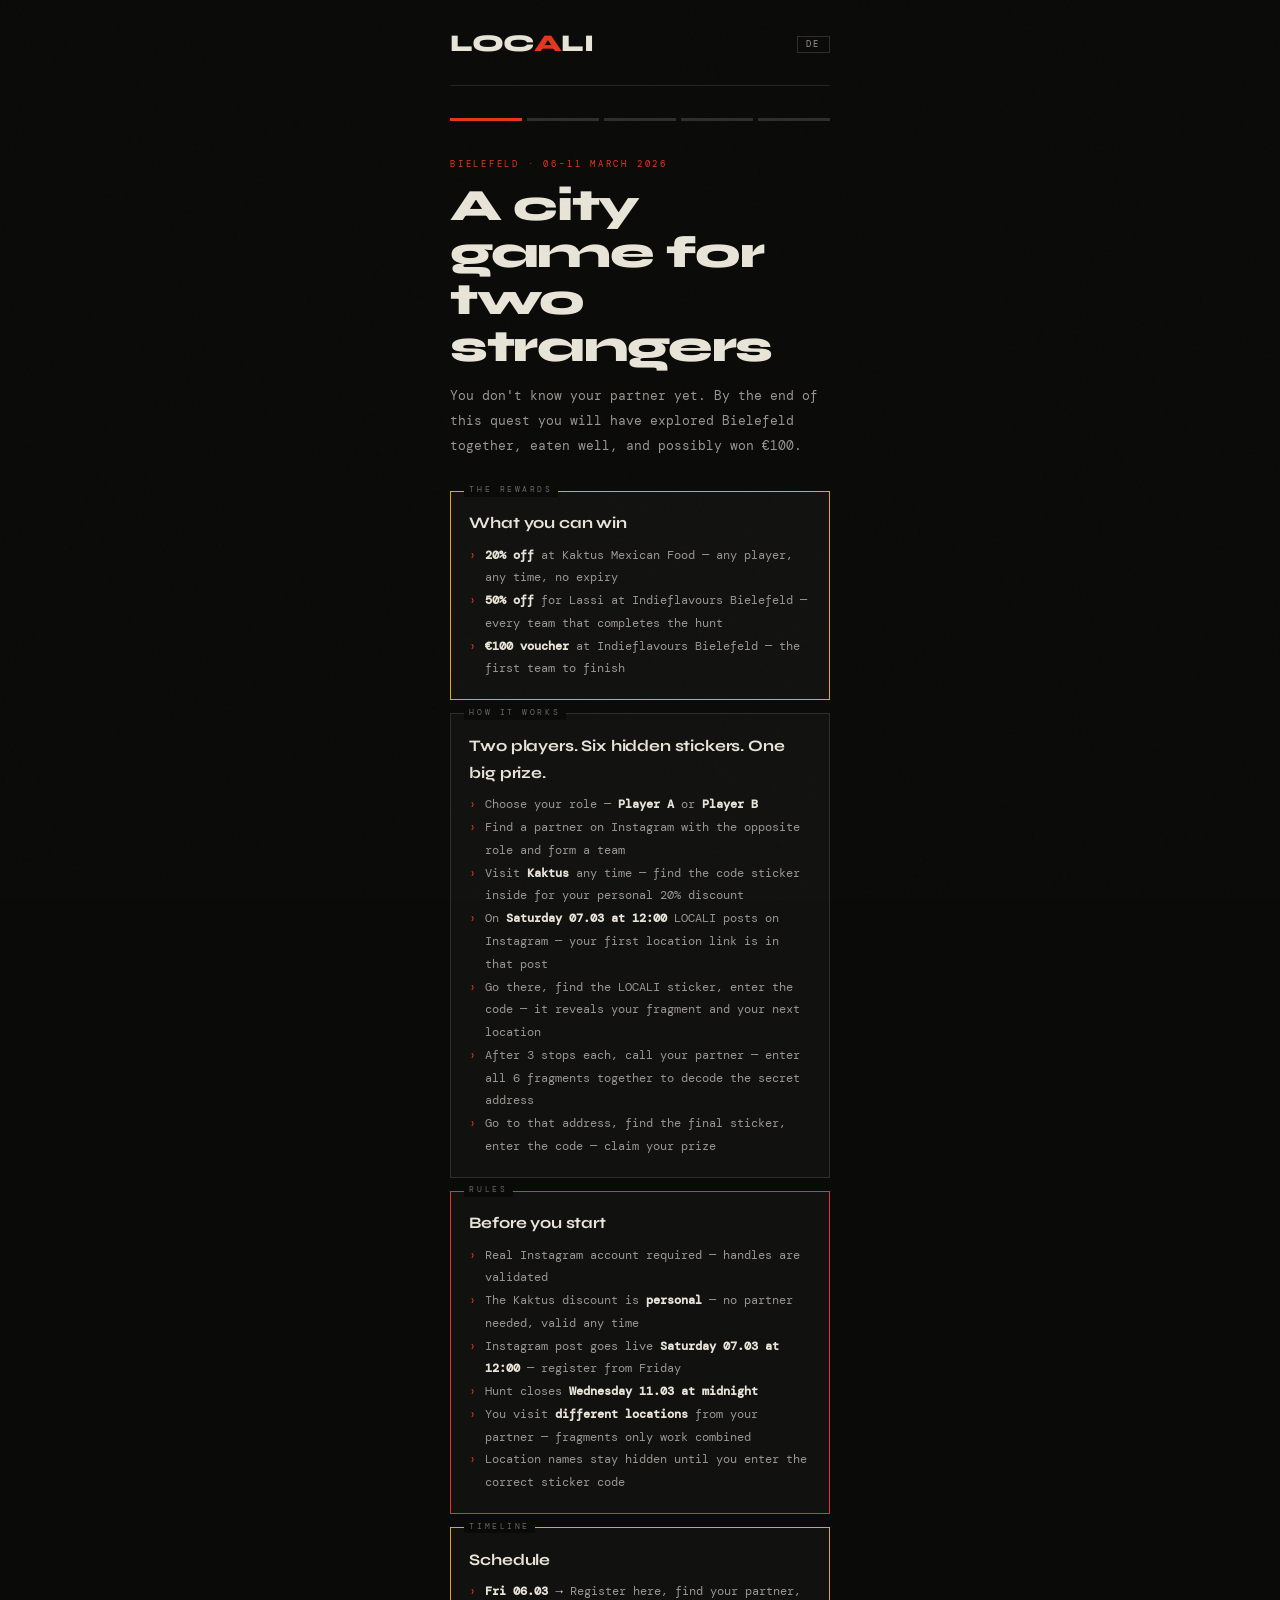
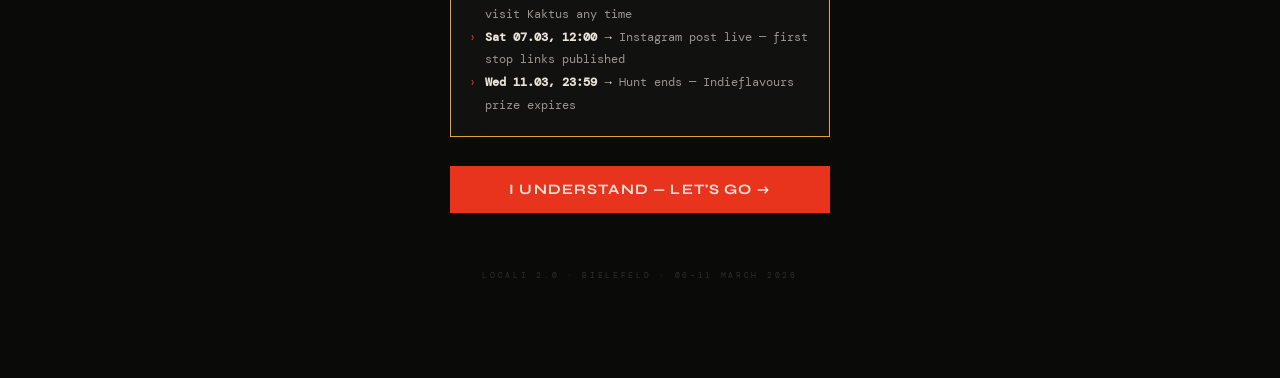
==== index.html @ 0f7a8b12 "Add files via upload" ====
<!DOCTYPE html>
<html lang="en">
<head>
  <meta charset="UTF-8">
  <meta name="viewport" content="width=device-width, initial-scale=1">
  <title>LOCALI — Bielefeld Quest</title>
  <link rel="stylesheet" href="style.css">
</head>
<body>
<div class="page">
  <div class="topbar f1">
    <div class="logo">LOC<span>A</span>LI</div>
    <button class="lang-toggle" title="Switch language">DE</button>
  </div>
  <div class="progress f2">
    <div class="dot-step active"></div>
    <div class="dot-step"></div><div class="dot-step"></div>
    <div class="dot-step"></div><div class="dot-step"></div>
  </div>
  <div class="hero f2">
    <div class="hero-label" data-i18n="index.hero.label"></div>
    <h1 data-i18n="index.hero.h1"></h1>
    <p data-i18n="index.hero.p"></p>
  </div>

  <div class="card c-gold f3" data-i18n-tag="index.rewards.tag">
    <h3 data-i18n="index.rewards.h3"></h3>
    <ul>
      <li data-i18n="index.rewards.li1"></li>
      <li data-i18n="index.rewards.li2"></li>
      <li data-i18n="index.rewards.li3"></li>
    </ul>
  </div>

  <div class="card f3" data-i18n-tag="index.how.tag">
    <h3 data-i18n="index.how.h3"></h3>
    <ul>
      <li data-i18n="index.how.li1"></li>
      <li data-i18n="index.how.li2"></li>
      <li data-i18n="index.how.li3"></li>
      <li data-i18n="index.how.li4"></li>
      <li data-i18n="index.how.li5"></li>
      <li data-i18n="index.how.li6"></li>
      <li data-i18n="index.how.li7"></li>
    </ul>
  </div>

  <div class="card c-red f4" data-i18n-tag="index.rules.tag">
    <h3 data-i18n="index.rules.h3"></h3>
    <ul>
      <li data-i18n="index.rules.li1"></li>
      <li data-i18n="index.rules.li2"></li>
      <li data-i18n="index.rules.li3"></li>
      <li data-i18n="index.rules.li4"></li>
      <li data-i18n="index.rules.li5"></li>
      <li data-i18n="index.rules.li6"></li>
    </ul>
  </div>

  <div class="card c-gold f4" data-i18n-tag="index.timeline.tag">
    <h3 data-i18n="index.timeline.h3"></h3>
    <ul>
      <li data-i18n="index.timeline.li1"></li>
      <li data-i18n="index.timeline.li2"></li>
      <li data-i18n="index.timeline.li3"></li>
    </ul>
  </div>

  <div class="spacer"></div>
  <button class="btn f5" id="ctaBtn"></button>
  <div class="foot f6">LOCALI 2.0 · Bielefeld · 06–11 March 2026</div>
</div>
<script src="game.js"></script>
<script>
  G.initLangToggle();
  const btn = document.getElementById('ctaBtn');
  btn.textContent = G.t('index.cta');
  btn.onclick = () => { G.clearAll(); window.location.href = 'role.html'; };
</script>
</body>
</html>
---- style.css ----
@import url('https://fonts.googleapis.com/css2?family=Syne:wght@400;600;700;800&family=DM+Mono:ital,wght@0,400;0,500;1,400&display=swap');

/* ── Tokens ───────────────────────────────────────────────── */
:root {
  --bg:      #0a0a08;
  --surf:    #111110;
  --surf2:   #181817;
  --line:    #232320;
  --line2:   #2e2e2a;
  --text:    #e8e4d8;
  --muted:   #6a6860;
  --muted2:  #9a9690;
  --red:     #e8341c;
  --gold:    #e8a51c;
  --green:   #2ecc71;
  --blue:    #3b9eff;
  --syne:    'Syne', sans-serif;
  --mono:    'DM Mono', monospace;
}

/* ── Reset ────────────────────────────────────────────────── */
*, *::before, *::after { box-sizing: border-box; margin: 0; padding: 0; }
html { scroll-behavior: smooth; -webkit-text-size-adjust: 100%; }

body {
  background: var(--bg);
  color: var(--text);
  font-family: var(--mono);
  font-size: 14px;
  line-height: 1.7;
  min-height: 100dvh;
  overflow-x: hidden;
}

/* grain overlay */
body::before {
  content: '';
  position: fixed; inset: 0; z-index: 9998;
  background-image: url("data:image/svg+xml,%3Csvg viewBox='0 0 256 256' xmlns='http://www.w3.org/2000/svg'%3E%3Cfilter id='noise'%3E%3CfeTurbulence type='fractalNoise' baseFrequency='0.9' numOctaves='4' stitchTiles='stitch'/%3E%3C/filter%3E%3Crect width='100%25' height='100%25' filter='url(%23noise)' opacity='0.04'/%3E%3C/svg%3E");
  pointer-events: none;
  opacity: 0.5;
}

/* ── Layout ───────────────────────────────────────────────── */
.page {
  max-width: 420px;
  margin: 0 auto;
  padding: 0 1.25rem 6rem;
  min-height: 100dvh;
  display: flex;
  flex-direction: column;
}

/* ── Topbar ───────────────────────────────────────────────── */
.topbar {
  display: flex;
  align-items: center;
  justify-content: space-between;
  padding: 1.5rem 0 1.25rem;
  border-bottom: 1px solid var(--line);
  margin-bottom: 2rem;
}

.logo {
  font-family: var(--syne);
  font-size: 1.5rem;
  font-weight: 800;
  letter-spacing: -0.02em;
  color: var(--text);
}
.logo span { color: var(--red); }

.step-tag {
  font-size: 0.6rem;
  letter-spacing: 0.22em;
  text-transform: uppercase;
  color: var(--muted);
  border: 1px solid var(--line2);
  padding: 0.2rem 0.55rem;
}

/* ── Progress dots ────────────────────────────────────────── */
.progress {
  display: flex;
  gap: 5px;
  margin-bottom: 2.25rem;
}
.dot-step {
  height: 3px;
  flex: 1;
  background: var(--line2);
  transition: background 0.4s;
}
.dot-step.done   { background: var(--green); }
.dot-step.active { background: var(--red); animation: pulse-bar 1.4s ease infinite; }
@keyframes pulse-bar { 0%,100%{opacity:1} 50%{opacity:.35} }

/* ── Hero block ───────────────────────────────────────────── */
.hero {
  margin-bottom: 2rem;
}
.hero-label {
  font-size: 0.58rem;
  letter-spacing: 0.3em;
  text-transform: uppercase;
  color: var(--red);
  margin-bottom: 0.6rem;
}
.hero h1 {
  font-family: var(--syne);
  font-size: clamp(2rem, 8vw, 2.8rem);
  font-weight: 800;
  line-height: 1.05;
  letter-spacing: -0.03em;
  color: var(--text);
}
.hero p {
  margin-top: 0.85rem;
  font-size: 0.82rem;
  line-height: 1.9;
  color: var(--muted2);
}

/* ── Cards ────────────────────────────────────────────────── */
.card {
  border: 1px solid var(--line2);
  background: var(--surf);
  padding: 1.1rem 1.15rem 1.2rem;
  margin-bottom: 0.8rem;
  position: relative;
}
.card[data-tag]::before {
  content: attr(data-tag);
  position: absolute;
  top: -0.52rem; left: 0.8rem;
  background: var(--bg);
  padding: 0 0.35rem;
  font-size: 0.5rem;
  letter-spacing: 0.32em;
  text-transform: uppercase;
  color: var(--muted);
}
.card h3 {
  font-family: var(--syne);
  font-size: 1rem;
  font-weight: 700;
  letter-spacing: -0.01em;
  margin-bottom: 0.45rem;
  color: var(--text);
}
.card p, .card li {
  font-size: 0.77rem;
  line-height: 1.85;
  color: var(--muted2);
}
.card ul { list-style: none; }
.card ul li { padding-left: 1rem; position: relative; }
.card ul li::before { content: '›'; position: absolute; left: 0; color: var(--red); }
.card strong { color: var(--text); }

.card.c-red   { border-color: var(--red); }
.card.c-gold  { border-color: var(--gold); }
.card.c-green { border-color: var(--green); }
.card.c-blue  { border-color: var(--blue); }
.card.c-dim   { border-color: var(--line); opacity: 0.45; pointer-events: none; }

/* ── Role cards (big selectable) ─────────────────────────── */
.role-grid {
  display: grid;
  grid-template-columns: 1fr 1fr;
  gap: 0.65rem;
  margin-bottom: 1rem;
}
.role-card {
  border: 2px solid var(--line2);
  background: var(--surf);
  padding: 1.1rem 1rem 1.15rem;
  cursor: pointer;
  transition: border-color 0.18s, background 0.18s, transform 0.12s;
  user-select: none;
  -webkit-tap-highlight-color: transparent;
}
.role-card:active { transform: scale(0.97); }
.role-card.selected-a { border-color: var(--blue); background: rgba(59,158,255,0.06); }
.role-card.selected-b { border-color: var(--gold); background: rgba(232,165,28,0.06); }
.role-card .role-letter {
  font-family: var(--syne);
  font-size: 2rem;
  font-weight: 800;
  line-height: 1;
  margin-bottom: 0.4rem;
}
.role-card.selected-a .role-letter { color: var(--blue); }
.role-card.selected-b .role-letter { color: var(--gold); }
.role-card h4 {
  font-family: var(--syne);
  font-size: 0.8rem;
  font-weight: 700;
  letter-spacing: 0.05em;
  text-transform: uppercase;
  color: var(--muted2);
  margin-bottom: 0.3rem;
}
.role-card p { font-size: 0.7rem; line-height: 1.7; color: var(--muted); }

/* ── Inputs ───────────────────────────────────────────────── */
.field {
  margin-bottom: 0.9rem;
}
.field label {
  display: block;
  font-size: 0.52rem;
  letter-spacing: 0.32em;
  text-transform: uppercase;
  color: var(--muted);
  margin-bottom: 0.35rem;
}
.field input {
  width: 100%;
  background: var(--surf2);
  border: 1px solid var(--line2);
  border-bottom: 2px solid var(--muted);
  color: var(--text);
  font-family: var(--mono);
  font-size: 0.95rem;
  padding: 0.75rem 0.9rem;
  outline: none;
  border-radius: 0;
  transition: border-color 0.2s;
  -webkit-appearance: none;
}
.field input:focus { border-bottom-color: var(--red); }
.field input.ok    { border-bottom-color: var(--green); }
.field input.err   { border-bottom-color: var(--red); }
.field input::placeholder { color: var(--line2); }
.field-hint {
  font-size: 0.6rem;
  color: var(--muted);
  margin-top: 0.3rem;
  line-height: 1.6;
}
.field-hint.ok  { color: var(--green); }
.field-hint.err { color: var(--red); }

/* ── Buttons ──────────────────────────────────────────────── */
.btn {
  display: flex; align-items: center; justify-content: center; gap: 0.5rem;
  width: 100%; padding: 0.95rem 1rem;
  background: var(--red); color: var(--text);
  border: none; border-radius: 0;
  font-family: var(--syne); font-size: 0.9rem; font-weight: 700;
  letter-spacing: 0.08em; text-transform: uppercase;
  cursor: pointer;
  transition: opacity .15s, transform .1s;
  text-decoration: none; text-align: center;
  margin-bottom: 0.5rem;
  -webkit-tap-highlight-color: transparent;
}
.btn:hover  { opacity: 0.85; }
.btn:active { transform: scale(0.98); }
.btn-ghost {
  background: transparent;
  border: 1px solid var(--line2);
  color: var(--muted2);
  font-size: 0.75rem;
}
.btn-ghost:hover { border-color: var(--line2); color: var(--text); }
.btn-gold  { background: var(--gold); color: #000; }
.btn-green { background: var(--green); color: #000; }
.btn-blue  { background: var(--blue); color: #000; }

/* ── Alerts ───────────────────────────────────────────────── */
.alert {
  padding: 0.75rem 0.9rem;
  font-size: 0.72rem; line-height: 1.75;
  margin-bottom: 0.75rem;
}
.alert-err  { border: 1px solid rgba(232,52,28,.4);  background: rgba(232,52,28,.07);  color: #ff7a5e; }
.alert-ok   { border: 1px solid rgba(46,204,113,.3); background: rgba(46,204,113,.07); color: var(--green); }
.alert-info { border: 1px solid rgba(232,165,28,.3); background: rgba(232,165,28,.06); color: var(--gold); }
.alert-blue { border: 1px solid rgba(59,158,255,.3); background: rgba(59,158,255,.06); color: var(--blue); }

/* ── Role badge pill ──────────────────────────────────────── */
.role-pill {
  display: inline-flex; align-items: center; gap: 0.4rem;
  border: 1px solid; padding: 0.22rem 0.65rem;
  font-family: var(--syne); font-size: 0.75rem; font-weight: 700;
  letter-spacing: 0.1em; text-transform: uppercase;
  margin-bottom: 1rem;
}
.role-pill.a { border-color: var(--blue); color: var(--blue); }
.role-pill.b { border-color: var(--gold); color: var(--gold); }

/* ── Voucher ──────────────────────────────────────────────── */
.voucher {
  border: 2px dashed var(--gold);
  padding: 2rem 1.5rem;
  text-align: center;
  margin-bottom: 0.8rem;
  position: relative;
  background: radial-gradient(ellipse at center, rgba(232,165,28,.08) 0%, transparent 70%);
}
.voucher::before, .voucher::after {
  content: '';
  position: absolute;
  width: 18px; height: 18px;
  background: var(--bg);
  border-radius: 50%;
  top: 50%; transform: translateY(-50%);
}
.voucher::before { left: -9px; }
.voucher::after  { right: -9px; }
.v-pct   { font-family: var(--syne); font-size: 5rem; font-weight: 800; color: var(--gold); line-height: 1; }
.v-lbl   { font-size: .58rem; letter-spacing: .38em; color: var(--muted); text-transform: uppercase; margin: .3rem 0; }
.v-name  { font-family: var(--syne); font-size: 1.15rem; font-weight: 700; margin-top: .4rem; }
.v-team  { font-size: .6rem; color: var(--muted); margin-top: .7rem; letter-spacing: .1em; }
.v-once  { font-size: .6rem; color: var(--red); margin-top: .4rem; }

/* ── Fragment chip ────────────────────────────────────────── */
.fragment-display {
  text-align: center;
  padding: 2.25rem 1rem 2rem;
  border: 1px solid var(--line2);
  background: var(--surf);
  margin-bottom: 0.8rem;
}
.frag-label { font-size: .52rem; letter-spacing: .38em; color: var(--muted); text-transform: uppercase; margin-bottom: .75rem; }
.frag-value {
  font-family: var(--syne);
  font-size: 3.5rem; font-weight: 800;
  letter-spacing: 0.08em;
  line-height: 1;
  color: var(--red);
}
.frag-value.a { color: var(--blue); }
.frag-value.b { color: var(--gold); }
.frag-hint  { font-size: .7rem; color: var(--muted2); margin-top: .75rem; font-style: italic; }
.frag-count { font-size: .55rem; letter-spacing: .28em; color: var(--muted); margin-top: .6rem; text-transform: uppercase; }

/* ── Stop progress bar ────────────────────────────────────── */
.stop-progress {
  display: flex; gap: 4px; margin-bottom: 1.5rem;
}
.sp-seg {
  flex: 1; height: 4px; background: var(--line2);
  transition: background 0.4s;
}
.sp-seg.done   { background: var(--green); }
.sp-seg.active { background: var(--red); }

/* ── Win screen ───────────────────────────────────────────── */
.win-hero { text-align: center; padding: 1.75rem 0 1.25rem; }
.win-icon { font-size: 3.5rem; animation: bob .85s ease infinite alternate; display: block; }
@keyframes bob { to { transform: translateY(-10px); } }
.win-title {
  font-family: var(--syne); font-size: 2.6rem; font-weight: 800;
  color: var(--gold); line-height: 1; margin-top: .5rem; letter-spacing: -0.03em;
}
.win-sub { font-size: .6rem; letter-spacing: .28em; color: var(--muted); margin-top: .45rem; }

/* ── Divider ──────────────────────────────────────────────── */
.divider {
  text-align: center; font-size: .5rem; letter-spacing: .4em;
  color: var(--line2); margin: 1rem 0; position: relative;
}
.divider::before, .divider::after {
  content: ''; position: absolute; top: 50%; height: 1px; background: var(--line); width: 36%;
}
.divider::before { left: 0; } .divider::after { right: 0; }

/* ── Map link button ──────────────────────────────────────── */
.map-btn {
  display: flex; align-items: center; gap: 0.5rem;
  font-size: 0.7rem; color: var(--blue);
  text-decoration: none; margin-bottom: 0.6rem;
  letter-spacing: 0.05em;
}
.map-btn:hover { color: var(--text); }
.map-btn::before { content: '📍'; font-size: 0.85rem; }

/* ── Animations ───────────────────────────────────────────── */
@keyframes fadeUp {
  from { opacity: 0; transform: translateY(14px); }
  to   { opacity: 1; transform: translateY(0); }
}
.f1 { animation: fadeUp .38s ease both; }
.f2 { animation: fadeUp .38s .06s ease both; }
.f3 { animation: fadeUp .38s .12s ease both; }
.f4 { animation: fadeUp .38s .18s ease both; }
.f5 { animation: fadeUp .38s .24s ease both; }
.f6 { animation: fadeUp .38s .30s ease both; }

/* ── Misc ─────────────────────────────────────────────────── */
.hidden { display: none !important; }
.foot {
  margin-top: auto; padding-top: 3rem;
  font-size: .48rem; letter-spacing: .35em; color: var(--line2);
  text-align: center; text-transform: uppercase;
}
.spacer { height: 1rem; }

/* ── Language toggle ──────────────────────────────────────── */
.lang-toggle {
  background: transparent;
  border: 1px solid var(--line2);
  color: var(--muted2);
  font-family: var(--mono);
  font-size: 0.58rem;
  letter-spacing: 0.2em;
  padding: 0.2rem 0.55rem;
  cursor: pointer;
  transition: border-color 0.18s, color 0.18s;
  -webkit-tap-highlight-color: transparent;
  line-height: 1;
}
.lang-toggle:hover { border-color: var(--red); color: var(--text); }
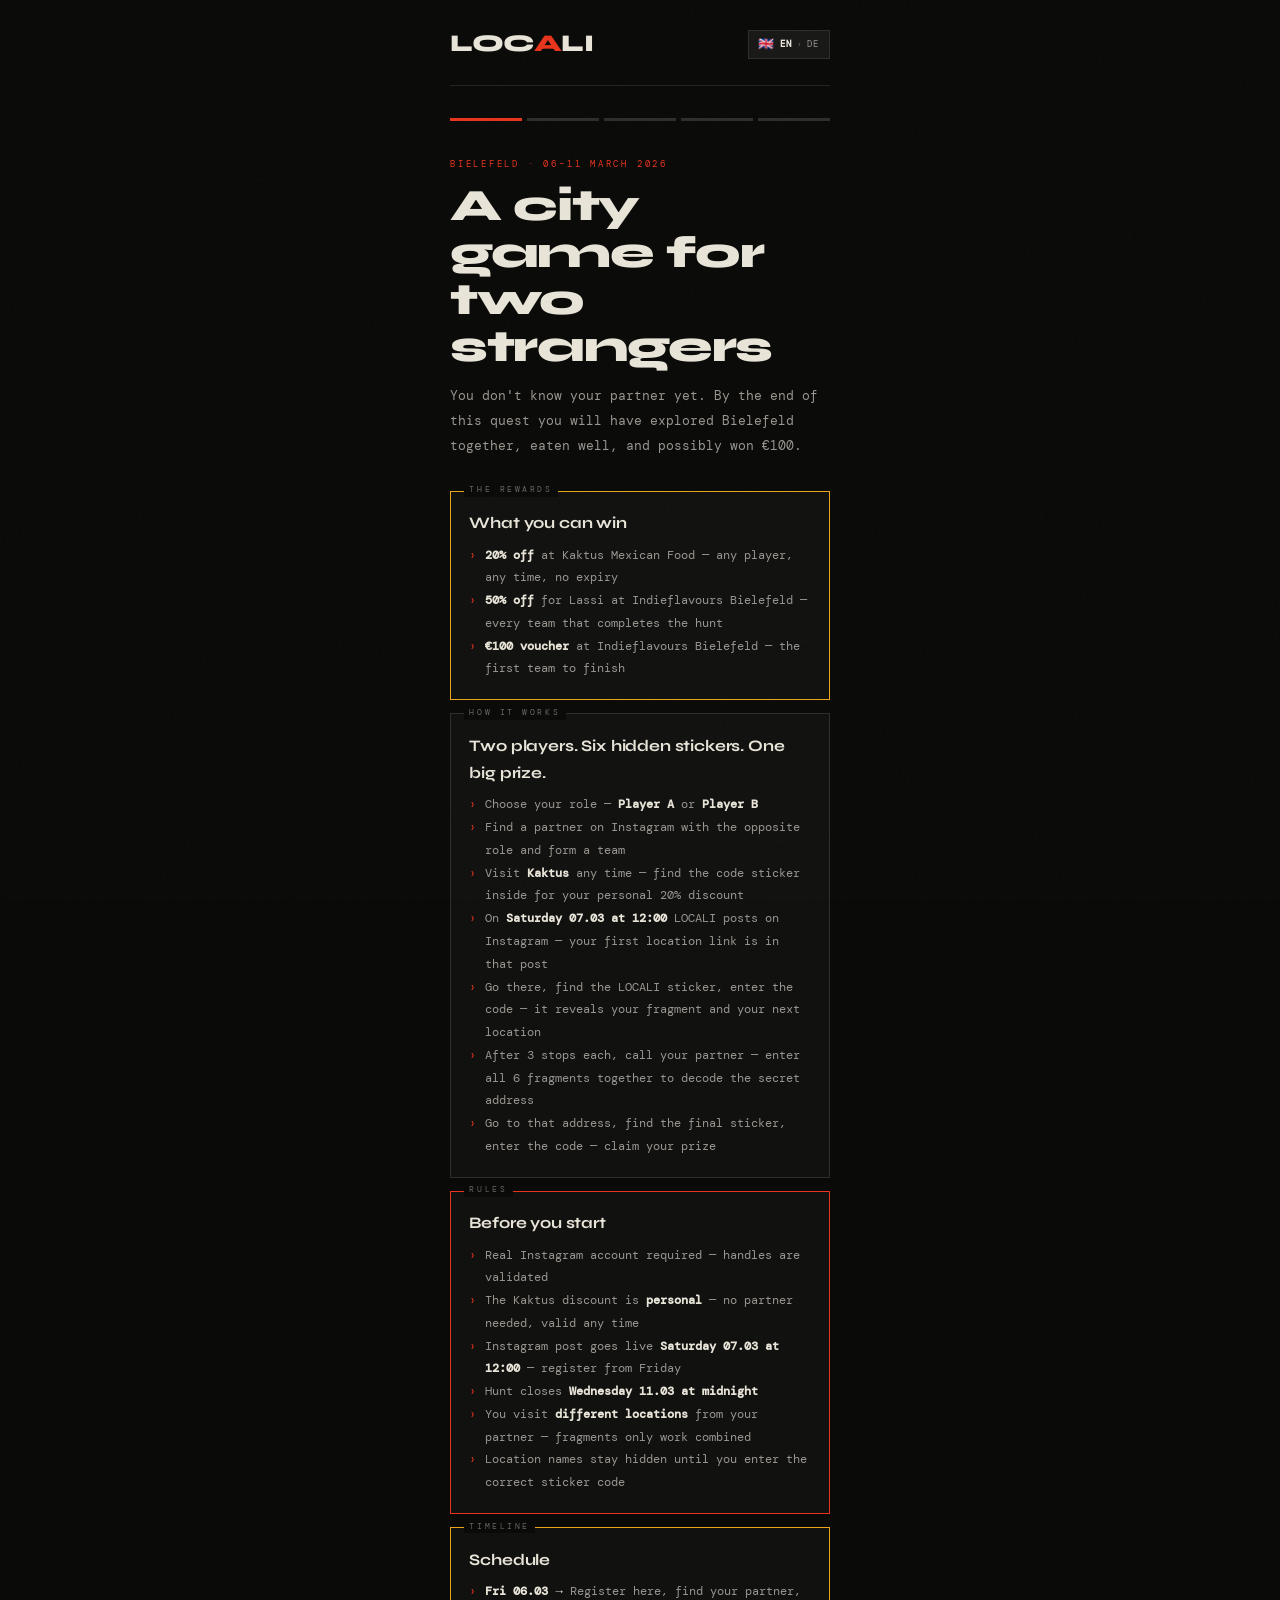
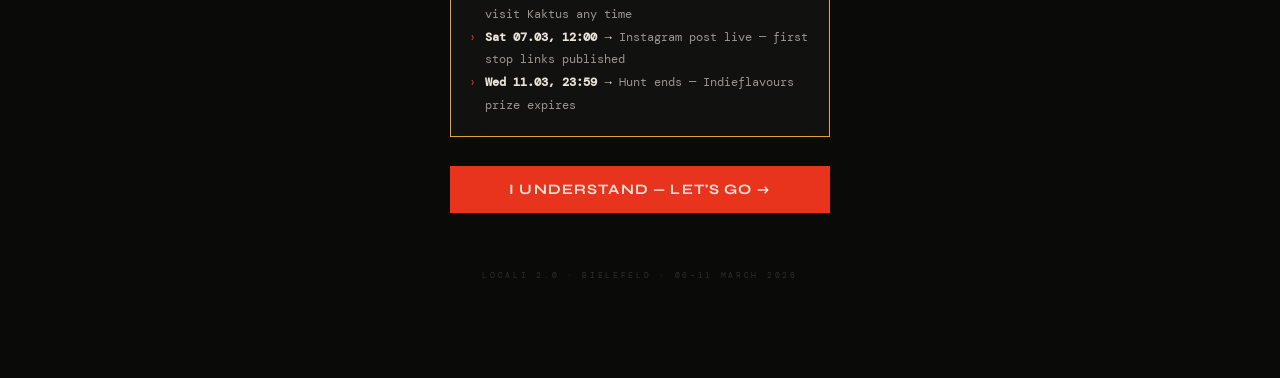
==== commit c248d2eb: "Add files via upload" ====
--- a/index.html
+++ b/index.html
@@ -10,7 +10,7 @@
 <div class="page">
   <div class="topbar f1">
     <div class="logo">LOC<span>A</span>LI</div>
-    <button class="lang-toggle" title="Switch language">DE</button>
+    <button class="lang-toggle" title="Switch language"></button>
   </div>
   <div class="progress f2">
     <div class="dot-step active"></div>
@@ -74,8 +74,45 @@
 <script>
   G.initLangToggle();
   const btn = document.getElementById('ctaBtn');
-  btn.textContent = G.t('index.cta');
-  btn.onclick = () => { G.clearAll(); window.location.href = 'role.html'; };
+
+  // Detect existing progress and route accordingly
+  const savedHandle  = G.get(G.K.HANDLE);
+  const savedRole    = G.get(G.K.ROLE);
+  const savedPartner = G.get(G.K.PARTNER);
+  const savedWon     = G.get(G.K.WON);
+
+  if (savedHandle && savedRole) {
+    // Returning player — figure out where they left off
+    let resumeUrl = 'role.html';
+    if (savedWon)                              resumeUrl = 'hunt.html';
+    else if (G.allStopsDone())                 resumeUrl = 'hunt.html';
+    else if (G.getStops().length > 0)          resumeUrl = 'hunt.html';
+    else if (G.isHuntLive())                   resumeUrl = 'hunt.html';
+    else if (savedPartner)                     resumeUrl = 'waiting.html';
+    else if (G.get(G.K.TEAMNAME))              resumeUrl = 'waiting.html';
+    else                                       resumeUrl = 'team.html';
+
+    // Show a resume prompt instead of the normal CTA
+    btn.textContent = G.t('index.cta.resume');
+    btn.onclick = () => { window.location.href = resumeUrl; };
+
+    // Also add a "start fresh" link below the button
+    const fresh = document.createElement('button');
+    fresh.className = 'btn btn-ghost f5';
+    fresh.style.marginTop = '0';
+    fresh.textContent = G.t('index.cta.fresh');
+    fresh.onclick = () => {
+      if (confirm(G.t('index.cta.fresh.confirm'))) {
+        G.clearAll();
+        window.location.href = 'role.html';
+      }
+    };
+    btn.parentNode.insertBefore(fresh, btn.nextSibling);
+  } else {
+    // Fresh player
+    btn.textContent = G.t('index.cta');
+    btn.onclick = () => { G.clearAll(); window.location.href = 'role.html'; };
+  }
 </script>
 </body>
 </html>
--- a/style.css
+++ b/style.css
@@ -401,16 +401,26 @@
 
 /* ── Language toggle ──────────────────────────────────────── */
 .lang-toggle {
-  background: transparent;
-  border: 1px solid var(--line2);
-  color: var(--muted2);
+  display: inline-flex;
+  align-items: center;
+  gap: 0.28rem;
+  background: var(--surf2);
+  border: 1px solid var(--line2);
+  color: var(--text);
   font-family: var(--mono);
   font-size: 0.58rem;
-  letter-spacing: 0.2em;
-  padding: 0.2rem 0.55rem;
+  letter-spacing: 0.12em;
+  padding: 0.28rem 0.6rem;
   cursor: pointer;
-  transition: border-color 0.18s, color 0.18s;
+  transition: border-color 0.18s, background 0.18s;
   -webkit-tap-highlight-color: transparent;
   line-height: 1;
-}
-.lang-toggle:hover { border-color: var(--red); color: var(--text); }
+  white-space: nowrap;
+  min-height: 1.8rem;
+}
+.lang-toggle:hover  { border-color: var(--red); background: var(--surf); }
+.lang-toggle:active { transform: scale(0.97); }
+.lang-flag { font-size: 0.8rem; line-height: 1; }
+.lang-cur  { font-weight: 600; color: var(--text); }
+.lang-sep  { color: var(--muted); font-size: 0.5rem; }
+.lang-next { color: var(--muted2); }
